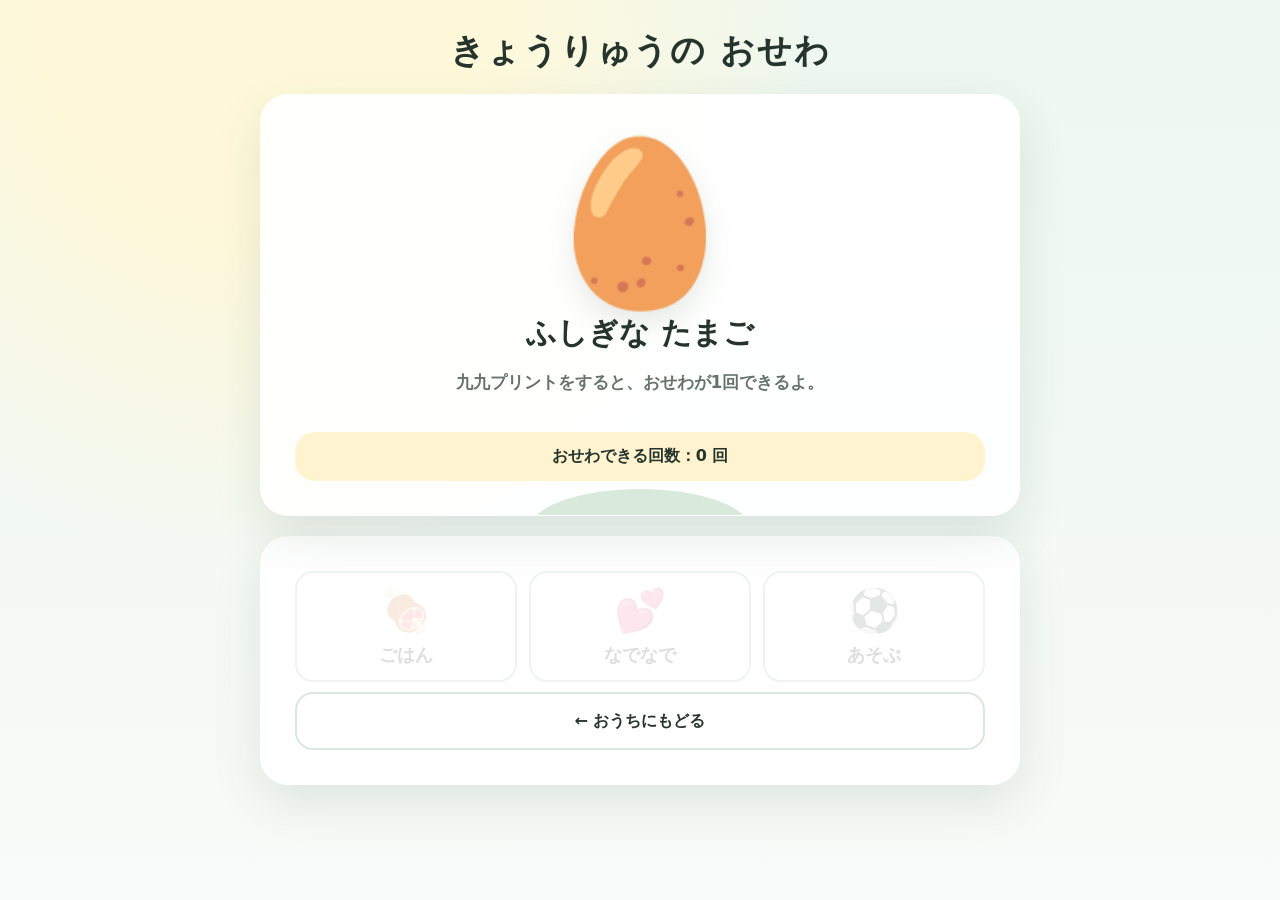
==== kyukyu-saurus-mvp/care.html @ 683ddef4 "Add Kyukyu Saurus care page" ====
<!doctype html>
<html lang="ja">
<head>
  <meta charset="utf-8" />
  <meta name="viewport" content="width=device-width,initial-scale=1" />
  <title>おせわ | きゅうきゅうザウルス</title>
  <link rel="stylesheet" href="styles.css" />
</head>
<body>
  <main class="shell">
    <div class="brand">きょうりゅうの おせわ</div>
    <section class="card hero">
      <div id="creature" class="creature">🥚</div>
      <div id="name" class="stage-name">ふしぎな たまご</div>
      <p id="reaction" class="message">きょうは なにをしてあげる？</p>
      <div class="notice">おせわできる回数：<strong id="tokens">0</strong> 回</div>
    </section>
    <section class="card">
      <div class="grid-3">
        <button class="care-btn" data-care="food"><span class="emoji">🍖</span><span>ごはん</span></button>
        <button class="care-btn" data-care="pet"><span class="emoji">💕</span><span>なでなで</span></button>
        <button class="care-btn" data-care="play"><span class="emoji">⚽</span><span>あそぶ</span></button>
      </div>
      <a class="secondary" href="index.html">← おうちにもどる</a>
    </section>
  </main>
  <script src="logic.js"></script>
  <script src="store.js"></script>
  <script>
    const reactions = {
      food: ['もぐもぐ……おいしい！', 'おなかいっぱい！ うれしそう。', 'もっと おおきくなれそう！'],
      pet: ['きもちよさそうに 目をほそめている。', 'もっと なでてほしそう！', 'ぴったり くっついてきた！'],
      play: ['わーい！ げんきいっぱい！', 'たのしそうに かけまわった！', 'もういっかい！ と言っているみたい。']
    };
    function render() {
      const state = GameStore.getState();
      const stage = GameLogic.stageForPoints(state.growthPoints);
      document.getElementById('creature').textContent = stage.icon;
      document.getElementById('name').textContent = state.dinosaurName || stage.name;
      document.getElementById('tokens').textContent = state.careTokens;
      document.querySelectorAll('[data-care]').forEach(btn => btn.disabled = state.careTokens <= 0);
      if (state.careTokens <= 0) document.getElementById('reaction').textContent = '九九プリントをすると、おせわが1回できるよ。';
    }
    document.querySelectorAll('[data-care]').forEach(btn => {
      btn.addEventListener('click', () => {
        const type = btn.dataset.care;
        const result = GameStore.useCare(type);
        if (!result.success) return render();
        const options = reactions[type];
        document.getElementById('reaction').textContent = options[Math.floor(Math.random() * options.length)];
        render();
      });
    });
    render();
  </script>
</body>
</html>
---- kyukyu-saurus-mvp/styles.css ----
:root {
  --ink: #25352d;
  --muted: #66736d;
  --card: rgba(255,255,255,.92);
  --line: #dce7df;
  --accent: #2f7a57;
  --accent-dark: #235d43;
  --warm: #fff4cf;
  --shadow: 0 18px 50px rgba(44, 70, 55, .12);
}
* { box-sizing: border-box; }
html { font-family: ui-rounded, "Hiragino Maru Gothic ProN", "Yu Gothic", system-ui, sans-serif; color: var(--ink); background: #edf7f0; }
body { margin: 0; min-height: 100vh; background: radial-gradient(circle at 20% 0%, #fff9d9 0 16%, transparent 42%), linear-gradient(180deg,#edf7f0,#f8fbf9); }
button, input { font: inherit; }
a { color: inherit; }
.shell { width: min(760px, calc(100% - 28px)); margin: 0 auto; padding: 28px 0 48px; }
.brand { text-align: center; font-weight: 900; letter-spacing: .05em; font-size: clamp(22px,5vw,34px); }
.subbrand { text-align: center; color: var(--muted); margin-top: 4px; font-weight: 700; }
.card { background: var(--card); border: 1px solid rgba(255,255,255,.8); border-radius: 28px; box-shadow: var(--shadow); padding: clamp(20px,5vw,34px); margin-top: 20px; }
.hero { text-align: center; overflow: hidden; position: relative; }
.hero::after { content:""; position:absolute; width:220px; height:80px; border-radius:50%; background:#d9eadc; bottom:-54px; left:50%; transform:translateX(-50%); }
.creature { font-size: clamp(92px,26vw,160px); line-height: 1; margin: 14px 0 10px; filter: drop-shadow(0 12px 14px rgba(55,70,55,.12)); animation: breathe 2.8s ease-in-out infinite; }
@keyframes breathe { 0%,100%{ transform:translateY(0) rotate(-1deg)} 50%{ transform:translateY(-7px) rotate(1deg)} }
.stage-name { font-size: clamp(21px,5vw,30px); font-weight: 900; margin: 8px 0 4px; }
.message { color: var(--muted); font-size: 17px; font-weight: 700; min-height: 2.6em; }
.primary, .secondary, .care-btn { border: 0; border-radius: 18px; min-height: 58px; padding: 13px 20px; font-weight: 900; cursor: pointer; text-decoration:none; display:inline-flex; align-items:center; justify-content:center; gap:8px; }
.primary { color:white; background:var(--accent); box-shadow: 0 9px 0 var(--accent-dark); width:100%; font-size:19px; margin-top:14px; }
.primary:active { transform: translateY(5px); box-shadow:0 4px 0 var(--accent-dark); }
.secondary { background:#fff; border:2px solid var(--line); color:var(--ink); width:100%; margin-top:10px; }
.stats { display:grid; grid-template-columns:repeat(3,1fr); gap:10px; margin-top:20px; }
.stat { background:#f7faf8; border:1px solid var(--line); border-radius:18px; padding:12px 8px; text-align:center; }
.stat strong { display:block; font-size:22px; }
.stat span { color:var(--muted); font-size:12px; font-weight:800; }
.progress-wrap { margin-top:18px; text-align:left; }
.progress-label { display:flex; justify-content:space-between; gap:12px; font-weight:800; font-size:13px; color:var(--muted); }
.progress { height:14px; background:#e8efe9; border-radius:999px; overflow:hidden; margin-top:7px; }
.progress > div { height:100%; background:linear-gradient(90deg,#74bc8f,#2f7a57); border-radius:inherit; }
.notice { background:var(--warm); border-radius:20px; padding:14px 16px; font-weight:800; margin-top:16px; }
.grid-3 { display:grid; grid-template-columns:repeat(3,1fr); gap:12px; }
.care-btn { min-height:110px; flex-direction:column; background:#fff; border:2px solid var(--line); font-size:18px; }
.care-btn .emoji { font-size:42px; }
.care-btn:disabled { opacity:.45; cursor:not-allowed; }
.form-row { display:flex; gap:10px; align-items:end; }
.field { flex:1; }
label { display:block; font-weight:900; margin-bottom:7px; }
input[type=number], input[type=text] { width:100%; border:2px solid var(--line); border-radius:16px; padding:14px 15px; background:white; font-size:18px; outline:none; }
input:focus { border-color:#75ae8a; }
.small { color:var(--muted); font-size:13px; line-height:1.6; }
.parent-box { margin-top:20px; border-top:1px dashed var(--line); padding-top:15px; }
details summary { cursor:pointer; font-weight:900; color:var(--muted); }
.danger { color:#9d3d3d; background:#fff; border:1px solid #f0cece; padding:10px 14px; border-radius:12px; cursor:pointer; }
.result-big { text-align:center; font-weight:1000; font-size:clamp(32px,10vw,58px); margin:12px 0; }
.pill { display:inline-block; border-radius:999px; background:#edf7f0; color:#275f45; font-weight:900; padding:8px 12px; }

/* Worksheet */
.worksheet-shell { width: 210mm; min-height:297mm; margin:0 auto; background:#fff; padding:15mm 14mm; color:#111; }
.worksheet-head { display:flex; justify-content:space-between; align-items:flex-end; border-bottom:3px solid #222; padding-bottom:6mm; }
.worksheet-title { font-size:26pt; font-weight:900; }
.worksheet-meta { font-size:11pt; text-align:right; }
.problem-grid { display:grid; grid-template-columns:repeat(3,1fr); gap:0 12mm; margin-top:9mm; }
.problem { font-family:"Yu Gothic", sans-serif; font-size:18pt; font-weight:700; min-height:17mm; white-space:nowrap; }
.qr-area { display:flex; justify-content:space-between; align-items:center; gap:10mm; margin-top:8mm; padding:6mm; border:2px dashed #555; border-radius:6mm; }
.qr-copy { font-size:15pt; font-weight:900; line-height:1.5; }
.qr-img { width:34mm; height:34mm; image-rendering:pixelated; }
.answer-key { page-break-before:always; }
.answer-grid { display:grid; grid-template-columns:repeat(3,1fr); gap:4mm 12mm; margin-top:10mm; }
.answer-item { font-size:14pt; }
.print-controls { position:sticky; top:0; z-index:5; display:flex; gap:10px; background:#edf7f0; padding:12px; justify-content:center; }
.print-controls button, .print-controls a { border:0; border-radius:12px; padding:12px 18px; font-weight:900; text-decoration:none; background:#2f7a57; color:#fff; cursor:pointer; }
@media (max-width:640px) {
  .grid-3 { grid-template-columns:1fr; }
  .stats { grid-template-columns:repeat(3,1fr); }
  .form-row { flex-direction:column; align-items:stretch; }
}
@media print {
  body { background:#fff; }
  .print-controls { display:none !important; }
  .worksheet-shell { margin:0; box-shadow:none; }
  @page { size:A4; margin:0; }
}
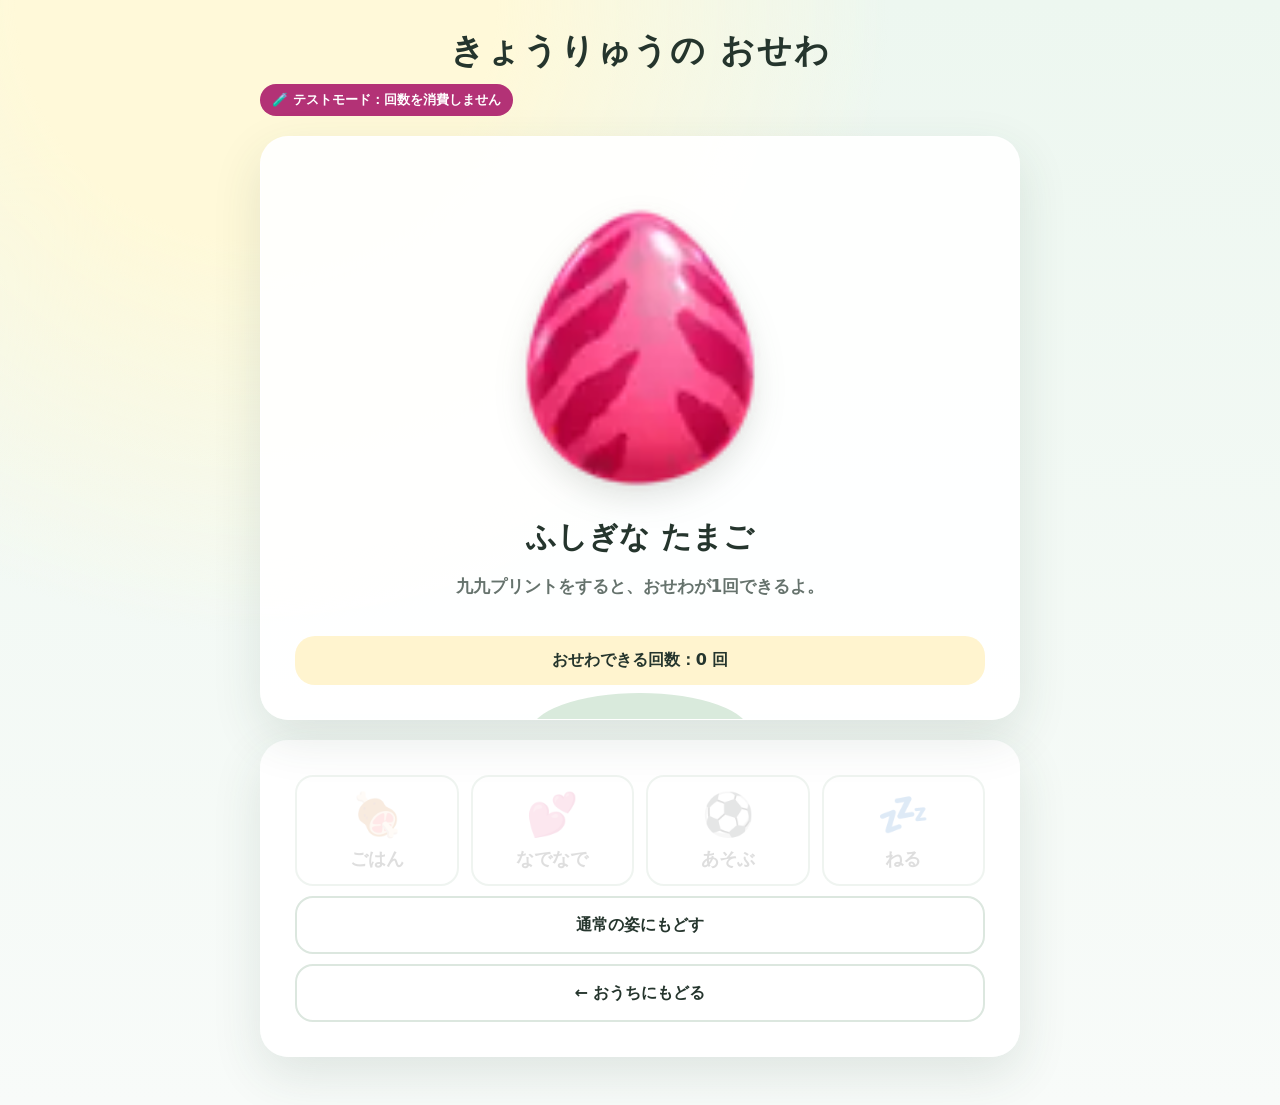
==== commit 714e6cc2: "Use care artwork and support test-play care actions" ====
--- a/kyukyu-saurus-mvp/care.html
+++ b/kyukyu-saurus-mvp/care.html
@@ -9,48 +9,112 @@
 <body>
   <main class="shell">
     <div class="brand">きょうりゅうの おせわ</div>
+    <div id="testBadge" class="test-badge" hidden>🧪 テストモード：回数を消費しません</div>
+
     <section class="card hero">
-      <div id="creature" class="creature">🥚</div>
+      <div id="creature" class="creature dino-sprite" aria-label="きょうりゅう"></div>
       <div id="name" class="stage-name">ふしぎな たまご</div>
       <p id="reaction" class="message">きょうは なにをしてあげる？</p>
-      <div class="notice">おせわできる回数：<strong id="tokens">0</strong> 回</div>
+      <div class="notice">おせわできる回数：<strong id="tokens">0</strong><span id="tokenSuffix"> 回</span></div>
     </section>
+
     <section class="card">
-      <div class="grid-3">
+      <div class="grid-4">
         <button class="care-btn" data-care="food"><span class="emoji">🍖</span><span>ごはん</span></button>
         <button class="care-btn" data-care="pet"><span class="emoji">💕</span><span>なでなで</span></button>
         <button class="care-btn" data-care="play"><span class="emoji">⚽</span><span>あそぶ</span></button>
+        <button class="care-btn" data-care="sleep"><span class="emoji">💤</span><span>ねる</span></button>
       </div>
-      <a class="secondary" href="index.html">← おうちにもどる</a>
+      <button id="normalView" class="secondary" type="button">通常の姿にもどす</button>
+      <a id="homeLink" class="secondary" href="index.html">← おうちにもどる</a>
     </section>
   </main>
+
   <script src="logic.js"></script>
   <script src="store.js"></script>
+  <script src="assets.js"></script>
   <script>
+    const params = new URLSearchParams(location.search);
+    const isTest = params.get('test') === '1';
+    const testPointsRaw = Number(params.get('points'));
+    const testPoints = Number.isFinite(testPointsRaw) ? Math.max(0, testPointsRaw) : GameStore.getState().growthPoints;
+    let activeCare = null;
+
+    const careToScene = { food: 'feed', pet: 'pet', play: 'play', sleep: 'sleep' };
     const reactions = {
       food: ['もぐもぐ……おいしい！', 'おなかいっぱい！ うれしそう。', 'もっと おおきくなれそう！'],
       pet: ['きもちよさそうに 目をほそめている。', 'もっと なでてほしそう！', 'ぴったり くっついてきた！'],
-      play: ['わーい！ げんきいっぱい！', 'たのしそうに かけまわった！', 'もういっかい！ と言っているみたい。']
+      play: ['わーい！ げんきいっぱい！', 'たのしそうに かけまわった！', 'もういっかい！ と言っているみたい。'],
+      sleep: ['すやすや……いいゆめ みてね。', 'ぐっすり ねむっているよ。', 'きょうも よくがんばったね。']
     };
-    function render() {
+
+    function viewState() {
       const state = GameStore.getState();
+      return isTest ? { ...state, growthPoints: testPoints } : state;
+    }
+
+    async function render(message) {
+      const state = viewState();
+      const actual = GameStore.getState();
       const stage = GameLogic.stageForPoints(state.growthPoints);
-      document.getElementById('creature').textContent = stage.icon;
+      const canShowCareArt = isTest || state.growthPoints >= 50;
+      const scene = activeCare ? careToScene[activeCare] : null;
+      const asset = scene && canShowCareArt ? GameLogic.ACTION_ASSETS[scene] : stage.asset;
+      await GameAssets.show(document.getElementById('creature'), asset);
+
       document.getElementById('name').textContent = state.dinosaurName || stage.name;
-      document.getElementById('tokens').textContent = state.careTokens;
-      document.querySelectorAll('[data-care]').forEach(btn => btn.disabled = state.careTokens <= 0);
-      if (state.careTokens <= 0) document.getElementById('reaction').textContent = '九九プリントをすると、おせわが1回できるよ。';
+      if (message) {
+        document.getElementById('reaction').textContent = message;
+      } else if (!isTest && actual.careTokens <= 0) {
+        document.getElementById('reaction').textContent = '九九プリントをすると、おせわが1回できるよ。';
+      } else {
+        document.getElementById('reaction').textContent = 'きょうは なにをしてあげる？';
+      }
+
+      if (isTest) {
+        document.getElementById('testBadge').hidden = false;
+        document.getElementById('tokens').textContent = '∞';
+        document.getElementById('tokenSuffix').textContent = '（テスト）';
+        document.getElementById('homeLink').href = 'index.html?test=1';
+      } else {
+        document.getElementById('tokens').textContent = actual.careTokens;
+        document.getElementById('tokenSuffix').textContent = ' 回';
+      }
+      document.querySelectorAll('[data-care]').forEach(btn => btn.disabled = !isTest && actual.careTokens <= 0);
     }
+
     document.querySelectorAll('[data-care]').forEach(btn => {
       btn.addEventListener('click', () => {
         const type = btn.dataset.care;
+        activeCare = type;
+        const options = reactions[type];
+        const message = options[Math.floor(Math.random() * options.length)];
+
+        if (isTest) {
+          render(message);
+          return;
+        }
+
+        const before = GameStore.getState();
         const result = GameStore.useCare(type);
-        if (!result.success) return render();
-        const options = reactions[type];
-        document.getElementById('reaction').textContent = options[Math.floor(Math.random() * options.length)];
-        render();
+        if (!result.success) {
+          activeCare = null;
+          render();
+          return;
+        }
+        if (before.growthPoints < 50) {
+          render('たまごを そっと おせわしたよ。なかで うれしそうに うごいた！');
+        } else {
+          render(message);
+        }
       });
     });
+
+    document.getElementById('normalView').addEventListener('click', () => {
+      activeCare = null;
+      render();
+    });
+
     render();
   </script>
 </body>
--- a/kyukyu-saurus-mvp/styles.css
+++ b/kyukyu-saurus-mvp/styles.css
@@ -6,12 +6,14 @@
   --accent: #2f7a57;
   --accent-dark: #235d43;
   --warm: #fff4cf;
+  --test: #b33276;
+  --test-soft: #fff0f8;
   --shadow: 0 18px 50px rgba(44, 70, 55, .12);
 }
 * { box-sizing: border-box; }
 html { font-family: ui-rounded, "Hiragino Maru Gothic ProN", "Yu Gothic", system-ui, sans-serif; color: var(--ink); background: #edf7f0; }
 body { margin: 0; min-height: 100vh; background: radial-gradient(circle at 20% 0%, #fff9d9 0 16%, transparent 42%), linear-gradient(180deg,#edf7f0,#f8fbf9); }
-button, input { font: inherit; }
+button, input, select { font: inherit; }
 a { color: inherit; }
 .shell { width: min(760px, calc(100% - 28px)); margin: 0 auto; padding: 28px 0 48px; }
 .brand { text-align: center; font-weight: 900; letter-spacing: .05em; font-size: clamp(22px,5vw,34px); }
@@ -19,38 +21,54 @@
 .card { background: var(--card); border: 1px solid rgba(255,255,255,.8); border-radius: 28px; box-shadow: var(--shadow); padding: clamp(20px,5vw,34px); margin-top: 20px; }
 .hero { text-align: center; overflow: hidden; position: relative; }
 .hero::after { content:""; position:absolute; width:220px; height:80px; border-radius:50%; background:#d9eadc; bottom:-54px; left:50%; transform:translateX(-50%); }
-.creature { font-size: clamp(92px,26vw,160px); line-height: 1; margin: 14px 0 10px; filter: drop-shadow(0 12px 14px rgba(55,70,55,.12)); animation: breathe 2.8s ease-in-out infinite; }
+.creature { line-height:1; margin:8px auto 2px; filter:drop-shadow(0 14px 16px rgba(55,70,55,.15)); animation:breathe 2.8s ease-in-out infinite; position:relative; z-index:1; }
+.dino-sprite { width:min(76vw,330px); aspect-ratio:1; background-repeat:no-repeat; background-size:400% 300%; background-position:0 0; }
 @keyframes breathe { 0%,100%{ transform:translateY(0) rotate(-1deg)} 50%{ transform:translateY(-7px) rotate(1deg)} }
-.stage-name { font-size: clamp(21px,5vw,30px); font-weight: 900; margin: 8px 0 4px; }
-.message { color: var(--muted); font-size: 17px; font-weight: 700; min-height: 2.6em; }
-.primary, .secondary, .care-btn { border: 0; border-radius: 18px; min-height: 58px; padding: 13px 20px; font-weight: 900; cursor: pointer; text-decoration:none; display:inline-flex; align-items:center; justify-content:center; gap:8px; }
+.stage-name { font-size: clamp(21px,5vw,30px); font-weight: 900; margin: 8px 0 4px; position:relative; z-index:1; }
+.message { color: var(--muted); font-size: 17px; font-weight: 700; min-height: 2.6em; position:relative; z-index:1; }
+.primary, .secondary, .care-btn, .test-btn { border: 0; border-radius: 18px; min-height: 58px; padding: 13px 20px; font-weight: 900; cursor: pointer; text-decoration:none; display:inline-flex; align-items:center; justify-content:center; gap:8px; }
 .primary { color:white; background:var(--accent); box-shadow: 0 9px 0 var(--accent-dark); width:100%; font-size:19px; margin-top:14px; }
 .primary:active { transform: translateY(5px); box-shadow:0 4px 0 var(--accent-dark); }
 .secondary { background:#fff; border:2px solid var(--line); color:var(--ink); width:100%; margin-top:10px; }
-.stats { display:grid; grid-template-columns:repeat(3,1fr); gap:10px; margin-top:20px; }
+.stats { display:grid; grid-template-columns:repeat(3,1fr); gap:10px; margin-top:20px; position:relative; z-index:1; }
 .stat { background:#f7faf8; border:1px solid var(--line); border-radius:18px; padding:12px 8px; text-align:center; }
 .stat strong { display:block; font-size:22px; }
 .stat span { color:var(--muted); font-size:12px; font-weight:800; }
-.progress-wrap { margin-top:18px; text-align:left; }
+.progress-wrap { margin-top:18px; text-align:left; position:relative; z-index:1; }
 .progress-label { display:flex; justify-content:space-between; gap:12px; font-weight:800; font-size:13px; color:var(--muted); }
 .progress { height:14px; background:#e8efe9; border-radius:999px; overflow:hidden; margin-top:7px; }
-.progress > div { height:100%; background:linear-gradient(90deg,#74bc8f,#2f7a57); border-radius:inherit; }
-.notice { background:var(--warm); border-radius:20px; padding:14px 16px; font-weight:800; margin-top:16px; }
+.progress > div { height:100%; background:linear-gradient(90deg,#74bc8f,#2f7a57); border-radius:inherit; transition:width .25s ease; }
+.notice { background:var(--warm); border-radius:20px; padding:14px 16px; font-weight:800; margin-top:16px; position:relative; z-index:1; }
 .grid-3 { display:grid; grid-template-columns:repeat(3,1fr); gap:12px; }
+.grid-4 { display:grid; grid-template-columns:repeat(4,1fr); gap:12px; }
 .care-btn { min-height:110px; flex-direction:column; background:#fff; border:2px solid var(--line); font-size:18px; }
 .care-btn .emoji { font-size:42px; }
 .care-btn:disabled { opacity:.45; cursor:not-allowed; }
 .form-row { display:flex; gap:10px; align-items:end; }
 .field { flex:1; }
 label { display:block; font-weight:900; margin-bottom:7px; }
-input[type=number], input[type=text] { width:100%; border:2px solid var(--line); border-radius:16px; padding:14px 15px; background:white; font-size:18px; outline:none; }
-input:focus { border-color:#75ae8a; }
+input[type=number], input[type=text], select { width:100%; border:2px solid var(--line); border-radius:16px; padding:14px 15px; background:white; font-size:18px; outline:none; }
+input:focus, select:focus { border-color:#75ae8a; }
 .small { color:var(--muted); font-size:13px; line-height:1.6; }
 .parent-box { margin-top:20px; border-top:1px dashed var(--line); padding-top:15px; }
 details summary { cursor:pointer; font-weight:900; color:var(--muted); }
 .danger { color:#9d3d3d; background:#fff; border:1px solid #f0cece; padding:10px 14px; border-radius:12px; cursor:pointer; }
 .result-big { text-align:center; font-weight:1000; font-size:clamp(32px,10vw,58px); margin:12px 0; }
 .pill { display:inline-block; border-radius:999px; background:#edf7f0; color:#275f45; font-weight:900; padding:8px 12px; }
+
+/* Test mode */
+.test-badge { display:inline-flex; align-items:center; gap:7px; padding:7px 12px; border-radius:999px; background:var(--test); color:white; font-size:13px; font-weight:900; margin:10px auto 0; }
+.test-panel { border:2px dashed #e0a5c4; background:var(--test-soft); }
+.test-panel h2 { margin:0 0 8px; }
+.test-note { border-radius:16px; background:#fff; padding:11px 13px; font-size:13px; font-weight:800; color:#7b3d60; }
+.test-grid { display:grid; grid-template-columns:repeat(3,1fr); gap:12px; margin-top:16px; }
+.stage-chips, .scene-chips { display:flex; flex-wrap:wrap; gap:8px; margin-top:10px; }
+.stage-chip, .scene-chip { border:2px solid #ead5e1; background:white; border-radius:999px; padding:9px 12px; font-weight:900; cursor:pointer; }
+.stage-chip.active, .scene-chip.active { border-color:var(--test); background:#ffe1f1; color:#7d2454; }
+.test-btn { background:var(--test); color:white; width:100%; margin-top:10px; }
+.test-btn.ghost { background:white; color:var(--test); border:2px solid #e0a5c4; }
+.test-section-title { font-weight:900; margin:18px 0 5px; }
+.test-actions { display:grid; grid-template-columns:1fr 1fr; gap:10px; margin-top:12px; }
 
 /* Worksheet */
 .worksheet-shell { width: 210mm; min-height:297mm; margin:0 auto; background:#fff; padding:15mm 14mm; color:#111; }
@@ -68,9 +86,14 @@
 .print-controls { position:sticky; top:0; z-index:5; display:flex; gap:10px; background:#edf7f0; padding:12px; justify-content:center; }
 .print-controls button, .print-controls a { border:0; border-radius:12px; padding:12px 18px; font-weight:900; text-decoration:none; background:#2f7a57; color:#fff; cursor:pointer; }
 @media (max-width:640px) {
-  .grid-3 { grid-template-columns:1fr; }
+  .grid-3, .grid-4 { grid-template-columns:repeat(2,1fr); }
   .stats { grid-template-columns:repeat(3,1fr); }
   .form-row { flex-direction:column; align-items:stretch; }
+  .test-grid { grid-template-columns:1fr; }
+}
+@media (max-width:390px) {
+  .grid-3, .grid-4 { grid-template-columns:1fr 1fr; }
+  .care-btn { min-height:96px; }
 }
 @media print {
   body { background:#fff; }
